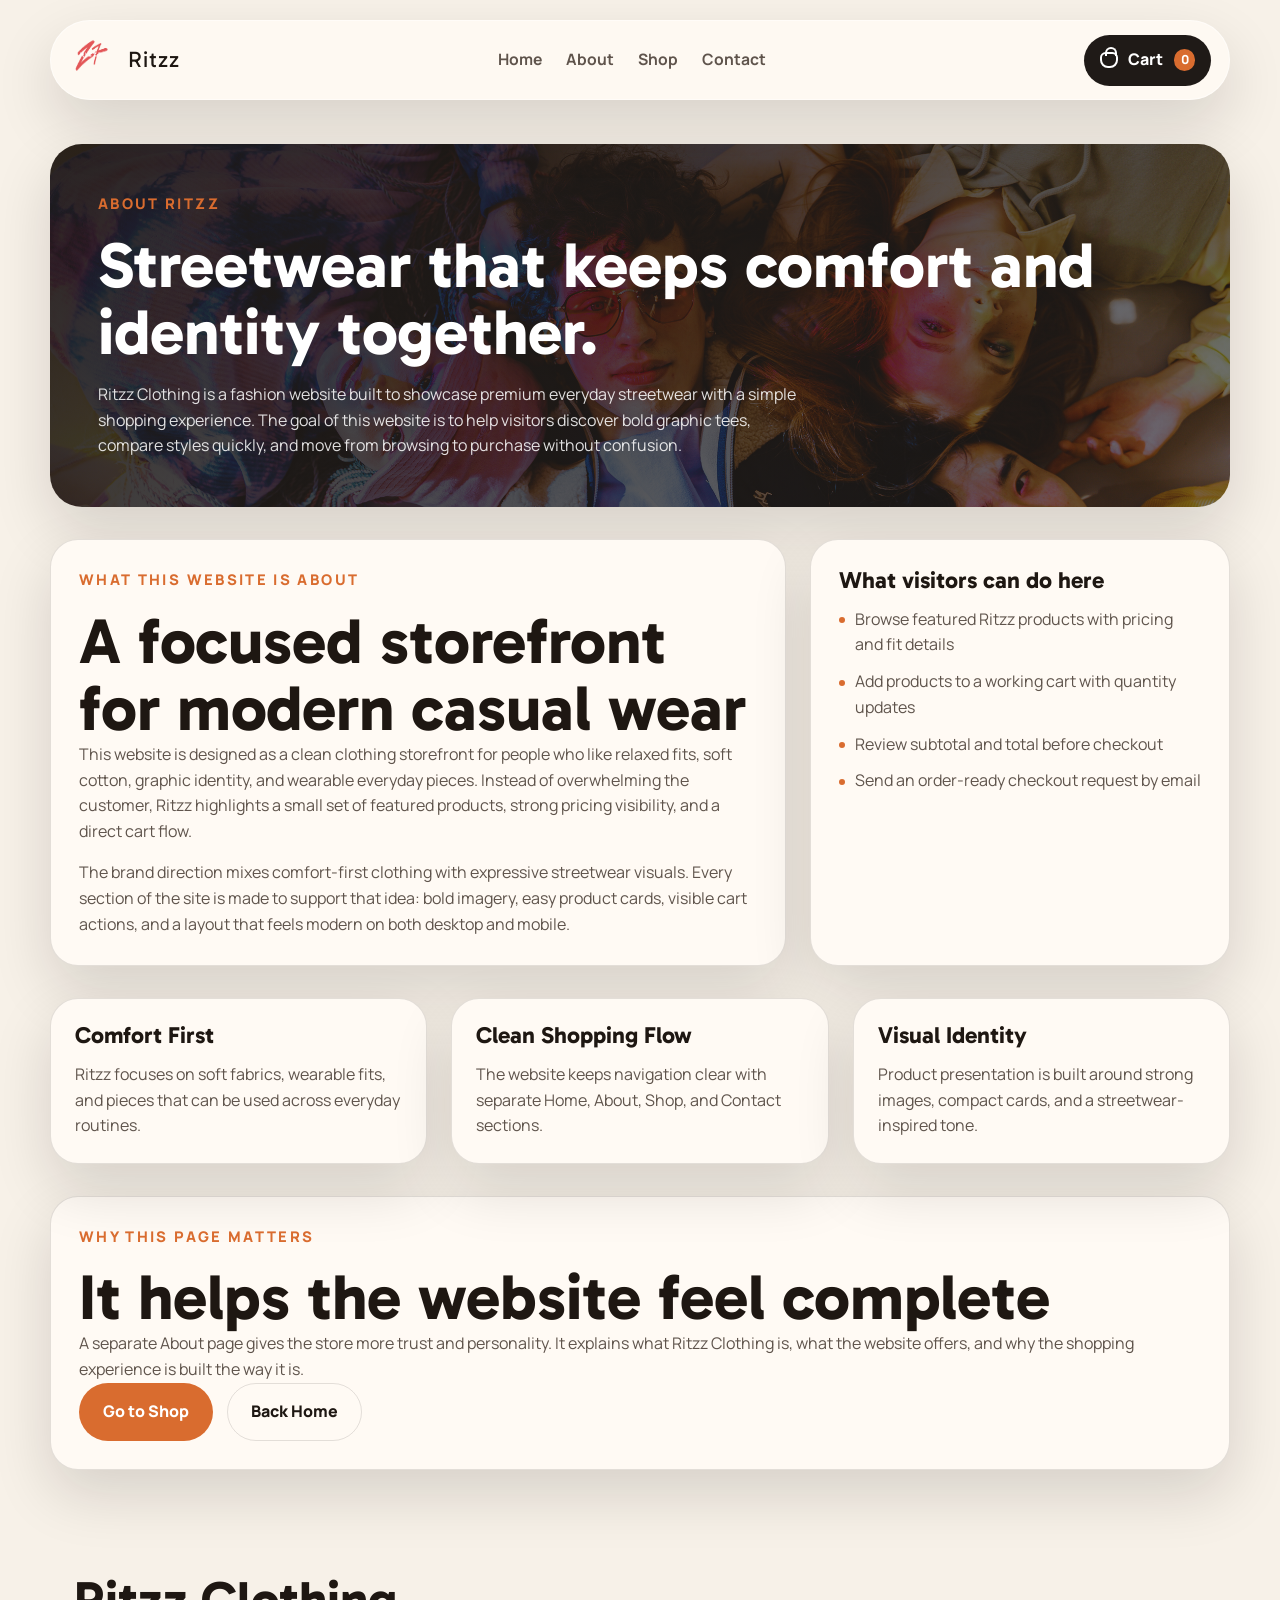
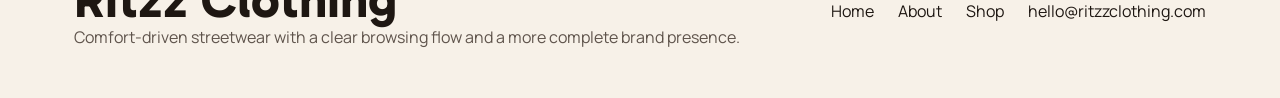
==== pages/about.html @ 443b65da "ok" ====
<!DOCTYPE html>
<html lang="en">
<head>
  <meta charset="UTF-8">
  <meta name="viewport" content="width=device-width, initial-scale=1.0">
  <title>About | Ritzz Clothing</title>
  <meta
    name="description"
    content="Learn about Ritzz Clothing, a streetwear website focused on comfort, bold design, and easy shopping."
  >
  <link rel="preconnect" href="https://fonts.googleapis.com">
  <link rel="preconnect" href="https://fonts.gstatic.com" crossorigin>
  <link
    href="https://fonts.googleapis.com/css2?family=Gabarito:wght@400;600;800&family=Manrope:wght@400;500;700;800&display=swap"
    rel="stylesheet"
  >
  <link rel="stylesheet" href="../assets/css/style.css">
</head>
<body>
  <header class="site-header">
    <nav class="navbar" aria-label="Primary">
      <a class="brand" href="../index.html">
        <img class="brand-mark" src="../assets/images/logo.png" alt="Ritzz Clothing logo">
        <span>Ritzz</span>
      </a>
      <ul class="nav-links">
        <li><a href="../index.html">Home</a></li>
        <li><a href="about.html">About</a></li>
        <li><a href="shop.html">Shop</a></li>
        <li><a href="#contact">Contact</a></li>
      </ul>
      <a class="cart-link" href="shop.html#cart-panel" aria-label="Open cart">
        <span class="cart-icon" aria-hidden="true"></span>
        <span class="cart-text">Cart</span>
        <span class="cart-count" data-cart-count>0</span>
      </a>
    </nav>
  </header>

  <main class="page-shell">
    <section class="about-hero">
      <p class="eyebrow">About Ritzz</p>
      <h1>Streetwear that keeps comfort and identity together.</h1>
      <p>
        Ritzz Clothing is a fashion website built to showcase premium everyday streetwear with a simple shopping
        experience. The goal of this website is to help visitors discover bold graphic tees, compare styles quickly,
        and move from browsing to purchase without confusion.
      </p>
    </section>

    <section class="about-story">
      <div class="about-copy">
        <p class="eyebrow">What this website is about</p>
        <h2>A focused storefront for modern casual wear</h2>
        <p>
          This website is designed as a clean clothing storefront for people who like relaxed fits, soft cotton,
          graphic identity, and wearable everyday pieces. Instead of overwhelming the customer, Ritzz highlights a
          small set of featured products, strong pricing visibility, and a direct cart flow.
        </p>
        <p>
          The brand direction mixes comfort-first clothing with expressive streetwear visuals. Every section of the
          site is made to support that idea: bold imagery, easy product cards, visible cart actions, and a layout that
          feels modern on both desktop and mobile.
        </p>
      </div>
      <div class="about-panel">
        <h3>What visitors can do here</h3>
        <ul class="about-list">
          <li>Browse featured Ritzz products with pricing and fit details</li>
          <li>Add products to a working cart with quantity updates</li>
          <li>Review subtotal and total before checkout</li>
          <li>Send an order-ready checkout request by email</li>
        </ul>
      </div>
    </section>

    <section class="about-grid">
      <article class="about-card">
        <h3>Comfort First</h3>
        <p>Ritzz focuses on soft fabrics, wearable fits, and pieces that can be used across everyday routines.</p>
      </article>
      <article class="about-card">
        <h3>Clean Shopping Flow</h3>
        <p>The website keeps navigation clear with separate Home, About, Shop, and Contact sections.</p>
      </article>
      <article class="about-card">
        <h3>Visual Identity</h3>
        <p>Product presentation is built around strong images, compact cards, and a streetwear-inspired tone.</p>
      </article>
    </section>

    <section class="about-note">
      <p class="eyebrow">Why this page matters</p>
      <h2>It helps the website feel complete</h2>
      <p>
        A separate About page gives the store more trust and personality. It explains what Ritzz Clothing is, what the
        website offers, and why the shopping experience is built the way it is.
      </p>
      <div class="toolbar-actions">
        <a class="btn btn-primary" href="shop.html">Go to Shop</a>
        <a class="btn btn-ghost" href="../index.html">Back Home</a>
      </div>
    </section>
  </main>

  <footer class="site-footer" id="contact">
    <div>
      <h2>Ritzz Clothing</h2>
      <p>Comfort-driven streetwear with a clear browsing flow and a more complete brand presence.</p>
    </div>
    <div class="footer-links">
      <a href="../index.html">Home</a>
      <a href="about.html">About</a>
      <a href="shop.html">Shop</a>
      <a href="mailto:hello@ritzzclothing.com">hello@ritzzclothing.com</a>
    </div>
  </footer>
  <script src="../assets/js/cart.js"></script>
</body>
</html>
---- assets/css/style.css ----
:root {
  --bg: #f7f1e8;
  --surface: #fffaf4;
  --surface-strong: #1f1a17;
  --text: #1e1712;
  --text-soft: #5f544c;
  --accent: #d96c2f;
  --accent-dark: #b2501a;
  --line: rgba(30, 23, 18, 0.12);
  --shadow: 0 24px 60px rgba(24, 16, 11, 0.14);
}

* {
  box-sizing: border-box;
  margin: 0;
  padding: 0;
}

html {
  scroll-behavior: smooth;
}

body {
  background: var(--bg);
  color: var(--text);
  font-family: "Manrope", sans-serif;
  line-height: 1.6;
}

img {
  display: block;
  max-width: 100%;
}

a {
  color: inherit;
  text-decoration: none;
}

.site-header {
  left: 0;
  padding: 1.25rem 0;
  position: sticky;
  right: 0;
  top: 0;
  z-index: 10;
}

.navbar {
  align-items: center;
  backdrop-filter: blur(14px);
  background: rgba(255, 250, 244, 0.82);
  border: 1px solid rgba(255, 255, 255, 0.5);
  border-radius: 999px;
  box-shadow: var(--shadow);
  display: flex;
  justify-content: space-between;
  margin: 0 auto;
  max-width: 1180px;
  padding: 0.85rem 1.1rem;
  width: calc(100% - 2rem);
}

.brand {
  align-items: center;
  display: flex;
  font-family: "Gabarito", sans-serif;
  font-size: 1.4rem;
  gap: 0.85rem;
  letter-spacing: 0.04em;
}

.brand-mark {
  height: 46px;
  width: 46px;
}

.nav-links {
  display: flex;
  gap: 1.5rem;
  list-style: none;
}

.nav-links a {
  color: var(--text-soft);
  font-size: 0.98rem;
  font-weight: 700;
  transition: color 0.2s ease;
}

.nav-links a:hover,
.footer-links a:hover {
  color: var(--accent);
}

.nav-cta,
.cart-link,
.btn {
  border-radius: 999px;
  display: inline-flex;
  font-weight: 800;
  justify-content: center;
  transition: transform 0.2s ease, background-color 0.2s ease, color 0.2s ease;
}

.nav-cta {
  background: var(--surface-strong);
  color: #fff;
  padding: 0.8rem 1.15rem;
}

.cart-link {
  align-items: center;
  background: var(--surface-strong);
  color: #fff;
  gap: 0.65rem;
  padding: 0.8rem 1rem;
}

.cart-icon {
  border: 2px solid currentColor;
  border-radius: 0.35rem 0.35rem 0.5rem 0.5rem;
  display: inline-block;
  height: 1rem;
  position: relative;
  width: 1.1rem;
}

.cart-icon::before {
  border: 2px solid currentColor;
  border-bottom: 0;
  border-radius: 0.75rem 0.75rem 0 0;
  content: "";
  height: 0.45rem;
  left: 0.14rem;
  position: absolute;
  top: -0.45rem;
  width: 0.5rem;
}

.cart-count {
  align-items: center;
  background: var(--accent);
  border-radius: 999px;
  color: #fff;
  display: inline-flex;
  font-size: 0.78rem;
  height: 1.35rem;
  justify-content: center;
  min-width: 1.35rem;
  padding: 0 0.35rem;
}

.nav-cta:hover,
.cart-link:hover,
.btn:hover {
  transform: translateY(-2px);
}

.hero {
  align-items: center;
  background: url("../images/bg1.jpg") center center / cover no-repeat;
  display: flex;
  min-height: 90vh;
  overflow: hidden;
  padding: 4rem 1.5rem 6rem;
  position: relative;
}

.hero-overlay,
.promo::before {
  content: "";
  inset: 0;
  position: absolute;
}

.hero-overlay {
  background:
    linear-gradient(115deg, rgba(20, 15, 11, 0.82), rgba(20, 15, 11, 0.3)),
    radial-gradient(circle at top right, rgba(217, 108, 47, 0.35), transparent 35%);
}

.hero-content,
.promo-content,
.benefits,
.collection,
.site-footer {
  margin: 0 auto;
  max-width: 1180px;
  width: 100%;
}

.hero-content {
  color: #fff;
  position: relative;
  z-index: 1;
}

.eyebrow {
  color: var(--accent);
  font-size: 0.92rem;
  font-weight: 800;
  letter-spacing: 0.16em;
  margin-bottom: 1rem;
  text-transform: uppercase;
}

.hero h1,
.section-heading h2,
.promo h2,
.site-footer h2,
.shop-hero h1,
.shop-card-copy h3 {
  font-family: "Gabarito", sans-serif;
  line-height: 1;
}

.hero h1,
.shop-hero h1 {
  font-size: clamp(3rem, 7vw, 6.3rem);
  max-width: 760px;
}

.hero-copy {
  color: rgba(255, 255, 255, 0.86);
  font-size: 1.1rem;
  margin-top: 1.25rem;
  max-width: 580px;
}

.hero-actions {
  display: flex;
  flex-wrap: wrap;
  gap: 1rem;
  margin-top: 2rem;
}

.btn {
  border: 1px solid transparent;
  padding: 0.95rem 1.45rem;
}

.btn-primary {
  background: var(--accent);
  color: #fff;
}

.btn-primary:hover {
  background: var(--accent-dark);
}

.btn-secondary {
  background: rgba(255, 255, 255, 0.08);
  border-color: rgba(255, 255, 255, 0.35);
  color: #fff;
}

.btn-ghost {
  background: transparent;
  border-color: var(--line);
  color: var(--text);
}

.btn-cart {
  background: var(--surface-strong);
  color: #fff;
}

.hero-metrics {
  display: grid;
  gap: 1rem;
  grid-template-columns: repeat(3, minmax(0, 1fr));
  margin-top: 2.75rem;
  max-width: 760px;
}

.hero-metrics div {
  background: rgba(255, 250, 244, 0.12);
  border: 1px solid rgba(255, 255, 255, 0.18);
  border-radius: 1.25rem;
  padding: 1rem;
}

.hero-metrics strong {
  display: block;
  font-size: 1.45rem;
}

.hero-metrics span {
  color: rgba(255, 255, 255, 0.82);
  font-size: 0.95rem;
}

.benefits,
.collection {
  padding: 5rem 1.5rem;
}

.section-heading {
  align-items: end;
  display: flex;
  gap: 1.5rem;
  justify-content: space-between;
  margin-bottom: 2rem;
}

.section-heading h2,
.promo h2,
.site-footer h2 {
  font-size: clamp(2.1rem, 4vw, 3.5rem);
}

.benefit-grid,
.product-grid,
.shop-grid {
  display: grid;
  gap: 1.5rem;
}

.benefit-grid {
  grid-template-columns: repeat(3, minmax(0, 1fr));
}

.product-grid,
.shop-grid {
  grid-template-columns: repeat(3, minmax(0, 1fr));
}

.benefit-card,
.product-card,
.shop-card {
  border-radius: 1.75rem;
  box-shadow: var(--shadow);
  overflow: hidden;
}

.benefit-card,
.shop-card,
.shop-note {
  background: var(--surface);
  border: 1px solid var(--line);
}

.benefit-card {
  padding: 1.75rem;
}

.benefit-card h3,
.product-copy h3 {
  font-family: "Gabarito", sans-serif;
  font-size: 1.55rem;
  line-height: 1.1;
  margin-bottom: 0.75rem;
}

.benefit-card p,
.product-copy p,
.site-footer p,
.shop-toolbar p,
.shop-card-copy p,
.shop-note p {
  color: var(--text-soft);
}

.product-card,
.shop-card {
  display: flex;
  flex-direction: column;
}

.product-card img,
.shop-card img {
  aspect-ratio: 4 / 5;
  object-fit: cover;
  width: 100%;
}

.product-copy,
.shop-card-copy {
  display: flex;
  flex: 1;
  flex-direction: column;
  gap: 0.85rem;
  padding: 1.6rem;
}

.product-card-light {
  background: #ffdfe8;
}

.product-card-dark {
  background: #2d0f10;
  color: #fff;
}

.product-card-dark .product-copy p,
.product-card-dark .product-meta a {
  color: rgba(255, 255, 255, 0.82);
}

.product-card-accent {
  background: #f0d8ff;
}

.product-tag {
  color: var(--accent);
  font-size: 0.82rem;
  font-weight: 800;
  letter-spacing: 0.14em;
  text-transform: uppercase;
}

.product-meta,
.shop-card-meta {
  align-items: center;
  display: flex;
  gap: 1rem;
  justify-content: space-between;
  margin-top: auto;
}

.price {
  font-size: 1.15rem;
  font-weight: 800;
}

.product-meta a {
  font-weight: 800;
  text-decoration: underline;
  text-underline-offset: 0.18em;
}

.page-shell {
  min-height: 100vh;
  padding: 0 1.5rem 4rem;
}

.shop-hero {
  margin: 1.5rem auto 0;
  max-width: 1180px;
  padding: 3rem;
  overflow: hidden;
  position: relative;
  border-radius: 2rem;
  background:
    linear-gradient(135deg, rgba(31, 26, 23, 0.94), rgba(31, 26, 23, 0.56)),
    url("../images/imgd.png") center center / cover no-repeat;
  box-shadow: var(--shadow);
  color: #fff;
}

.shop-hero p:not(.eyebrow) {
  color: rgba(255, 255, 255, 0.84);
  margin-top: 1rem;
  max-width: 620px;
}

.shop-toolbar {
  align-items: center;
  display: flex;
  gap: 1rem;
  justify-content: space-between;
  margin: 2rem auto 0;
  max-width: 1180px;
}

.toolbar-actions,
.shop-actions {
  display: flex;
  flex-wrap: wrap;
  gap: 0.85rem;
}

.shop-grid {
  margin: 2rem auto 0;
  max-width: 1040px;
}

.shop-card {
  max-width: 320px;
  width: 100%;
  justify-self: center;
  display: grid;
  grid-template-rows: auto 1fr;
}

.shop-card-media {
  position: relative;
}

.shop-card img {
  aspect-ratio: 1 / 1;
  object-fit: cover;
  width: 100%;
}

.shop-badge {
  position: absolute;
  top: 0.9rem;
  left: 0.9rem;
  background: rgba(31, 26, 23, 0.88);
  color: #fff;
  border-radius: 999px;
  padding: 0.35rem 0.7rem;
  font-size: 0.72rem;
  font-weight: 800;
  letter-spacing: 0.08em;
  text-transform: uppercase;
}

.shop-card-copy h3 {
  font-size: 1.28rem;
}

.shop-card-copy {
  padding: 1.2rem;
}

.shop-card-copy p {
  font-size: 0.95rem;
}

.shop-points {
  color: var(--text-soft);
  display: grid;
  gap: 0.35rem;
  list-style: none;
  margin: 0.2rem 0 0;
}

.shop-points li {
  position: relative;
  padding-left: 1rem;
  font-size: 0.9rem;
}

.shop-points li::before {
  content: "";
  width: 0.38rem;
  height: 0.38rem;
  background: var(--accent);
  border-radius: 999px;
  position: absolute;
  left: 0;
  top: 0.52rem;
}

.size-pill {
  background: rgba(217, 108, 47, 0.1);
  border-radius: 999px;
  color: var(--text);
  font-size: 0.82rem;
  font-weight: 700;
  padding: 0.35rem 0.7rem;
}

.shop-note {
  border-radius: 1.75rem;
  box-shadow: var(--shadow);
  margin: 3rem auto 0;
  max-width: 1180px;
  padding: 1.5rem;
}

.about-hero,
.about-story,
.about-grid,
.about-note {
  margin: 0 auto;
  max-width: 1180px;
}

.about-hero {
  margin-top: 1.5rem;
  padding: 3rem;
  border-radius: 2rem;
  background:
    linear-gradient(135deg, rgba(31, 26, 23, 0.94), rgba(31, 26, 23, 0.56)),
    url("../images/bg1.jpg") center center / cover no-repeat;
  box-shadow: var(--shadow);
  color: #fff;
}

.about-hero h1,
.about-story h2,
.about-note h2,
.about-panel h3,
.about-card h3 {
  font-family: "Gabarito", sans-serif;
  line-height: 1.05;
}

.about-hero h1,
.about-story h2,
.about-note h2 {
  font-size: clamp(2.4rem, 5vw, 4.4rem);
}

.about-hero p:not(.eyebrow) {
  color: rgba(255, 255, 255, 0.86);
  margin-top: 1rem;
  max-width: 700px;
}

.about-story {
  display: grid;
  gap: 1.5rem;
  grid-template-columns: minmax(0, 1.4fr) minmax(280px, 0.8fr);
  margin-top: 2rem;
}

.about-copy,
.about-panel,
.about-card,
.about-note {
  background: var(--surface);
  border: 1px solid var(--line);
  border-radius: 1.75rem;
  box-shadow: var(--shadow);
}

.about-copy,
.about-panel,
.about-note {
  padding: 1.75rem;
}

.about-copy p:not(.eyebrow),
.about-panel p,
.about-card p,
.about-note p:not(.eyebrow) {
  color: var(--text-soft);
}

.about-copy p:not(.eyebrow) + p:not(.eyebrow) {
  margin-top: 1rem;
}

.about-panel h3,
.about-card h3 {
  font-size: 1.45rem;
  margin-bottom: 0.9rem;
}

.about-list {
  display: grid;
  gap: 0.7rem;
  list-style: none;
}

.about-list li {
  color: var(--text-soft);
  padding-left: 1rem;
  position: relative;
}

.about-list li::before {
  content: "";
  position: absolute;
  left: 0;
  top: 0.65rem;
  width: 0.38rem;
  height: 0.38rem;
  border-radius: 999px;
  background: var(--accent);
}

.about-grid {
  display: grid;
  gap: 1.5rem;
  grid-template-columns: repeat(3, minmax(0, 1fr));
  margin-top: 2rem;
}

.about-card {
  padding: 1.5rem;
}

.about-note {
  margin-top: 2rem;
}

.cart-panel {
  max-width: 980px;
}

.cart-list {
  display: grid;
  gap: 0.85rem;
  margin-top: 1.25rem;
}

.cart-item {
  align-items: center;
  background: #fff;
  border: 1px solid var(--line);
  border-radius: 1rem;
  display: grid;
  gap: 1rem;
  grid-template-columns: minmax(0, 1fr) auto auto;
  padding: 1rem 1.1rem;
}

.cart-item-main {
  display: grid;
  gap: 0.18rem;
}

.cart-item-meta {
  color: var(--text-soft);
  font-size: 0.88rem;
}

.cart-item-price {
  font-weight: 800;
}

.cart-qty {
  align-items: center;
  display: inline-flex;
  border: 1px solid var(--line);
  border-radius: 999px;
  overflow: hidden;
}

.cart-qty button {
  background: transparent;
  border: 0;
  color: var(--text);
  cursor: pointer;
  font: inherit;
  font-weight: 800;
  height: 2.2rem;
  width: 2.2rem;
}

.cart-qty span {
  align-items: center;
  display: inline-flex;
  font-weight: 800;
  height: 2.2rem;
  justify-content: center;
  min-width: 2rem;
}

.cart-remove {
  background: transparent;
  border: 0;
  color: var(--accent-dark);
  cursor: pointer;
  font: inherit;
  font-weight: 800;
  text-decoration: underline;
}

.cart-summary-grid {
  display: grid;
  gap: 0.9rem;
  grid-template-columns: repeat(4, minmax(0, 1fr));
  margin-top: 1rem;
}

.cart-summary {
  align-items: center;
  background: #fff;
  border: 1px solid var(--line);
  border-radius: 1rem;
  display: grid;
  gap: 1rem;
  padding: 1rem 1.1rem;
}

.cart-item strong,
.cart-summary strong {
  font-family: "Gabarito", sans-serif;
  font-size: 1.05rem;
}

.cart-item span,
.cart-empty,
.cart-summary span {
  color: var(--text-soft);
}

.cart-summary-total {
  background: var(--surface-strong);
}

.cart-summary-total strong,
.cart-summary-total span {
  color: #fff;
}

.cart-footer-actions {
  display: flex;
  flex-wrap: wrap;
  gap: 0.85rem;
  margin-top: 1rem;
}

.promo {
  background: url("../images/bg2.jpg") center center / cover no-repeat;
  border-radius: 2rem;
  margin: 1rem 1.5rem 0;
  overflow: hidden;
  padding: 5rem 1.5rem;
  position: relative;
}

.promo::before {
  background:
    linear-gradient(115deg, rgba(22, 16, 11, 0.82), rgba(22, 16, 11, 0.38)),
    radial-gradient(circle at bottom left, rgba(217, 108, 47, 0.3), transparent 34%);
}

.promo-content {
  color: #fff;
  position: relative;
  z-index: 1;
}

.promo p:not(.eyebrow) {
  color: rgba(255, 255, 255, 0.85);
  margin: 1rem 0 1.8rem;
  max-width: 560px;
}

.site-footer {
  align-items: center;
  display: flex;
  gap: 2rem;
  justify-content: space-between;
  padding: 2.5rem 1.5rem 3rem;
}

.footer-links {
  display: flex;
  flex-wrap: wrap;
  gap: 1rem 1.5rem;
  justify-content: flex-end;
}

@media (max-width: 980px) {
  .navbar,
  .site-footer,
  .section-heading {
    align-items: flex-start;
    border-radius: 1.5rem;
    flex-direction: column;
  }

  .nav-links,
  .hero-metrics,
  .benefit-grid,
  .product-grid,
  .shop-grid {
    grid-template-columns: 1fr;
  }

  .nav-links {
    display: grid;
    gap: 0.8rem;
    width: 100%;
  }

  .nav-cta {
    width: 100%;
  }

  .footer-links {
    justify-content: flex-start;
  }

  .shop-toolbar,
  .shop-card-meta,
  .shop-actions {
    align-items: flex-start;
    flex-direction: column;
  }

  .about-story,
  .about-grid {
    grid-template-columns: 1fr;
  }

  .cart-item {
    grid-template-columns: 1fr;
  }

  .cart-summary-grid {
    grid-template-columns: 1fr 1fr;
  }
}

@media (max-width: 640px) {
  .site-header {
    padding: 1rem 0 0;
  }

  .navbar,
  .benefits,
  .collection,
  .site-footer {
    width: calc(100% - 1.25rem);
  }

  .hero,
  .benefits,
  .collection,
  .promo,
  .site-footer,
  .page-shell {
    padding-left: 1rem;
    padding-right: 1rem;
  }

  .hero {
    min-height: 82vh;
    padding-top: 6.5rem;
  }

  .hero h1,
  .shop-hero h1 {
    font-size: clamp(2.5rem, 14vw, 4rem);
  }

  .hero-copy,
  .promo p:not(.eyebrow),
  .shop-hero p:not(.eyebrow) {
    font-size: 1rem;
  }

  .hero-actions,
  .product-meta,
  .shop-actions {
    align-items: flex-start;
    flex-direction: column;
  }

  .btn,
  .product-meta a,
  .shop-actions .btn {
    width: 100%;
  }

  .cart-summary-grid {
    grid-template-columns: 1fr;
  }

  .cart-footer-actions .btn {
    width: 100%;
  }

  .about-hero,
  .about-copy,
  .about-panel,
  .about-note {
    padding: 1.25rem;
  }

  .shop-hero {
    padding: 2rem 1.25rem;
  }
}
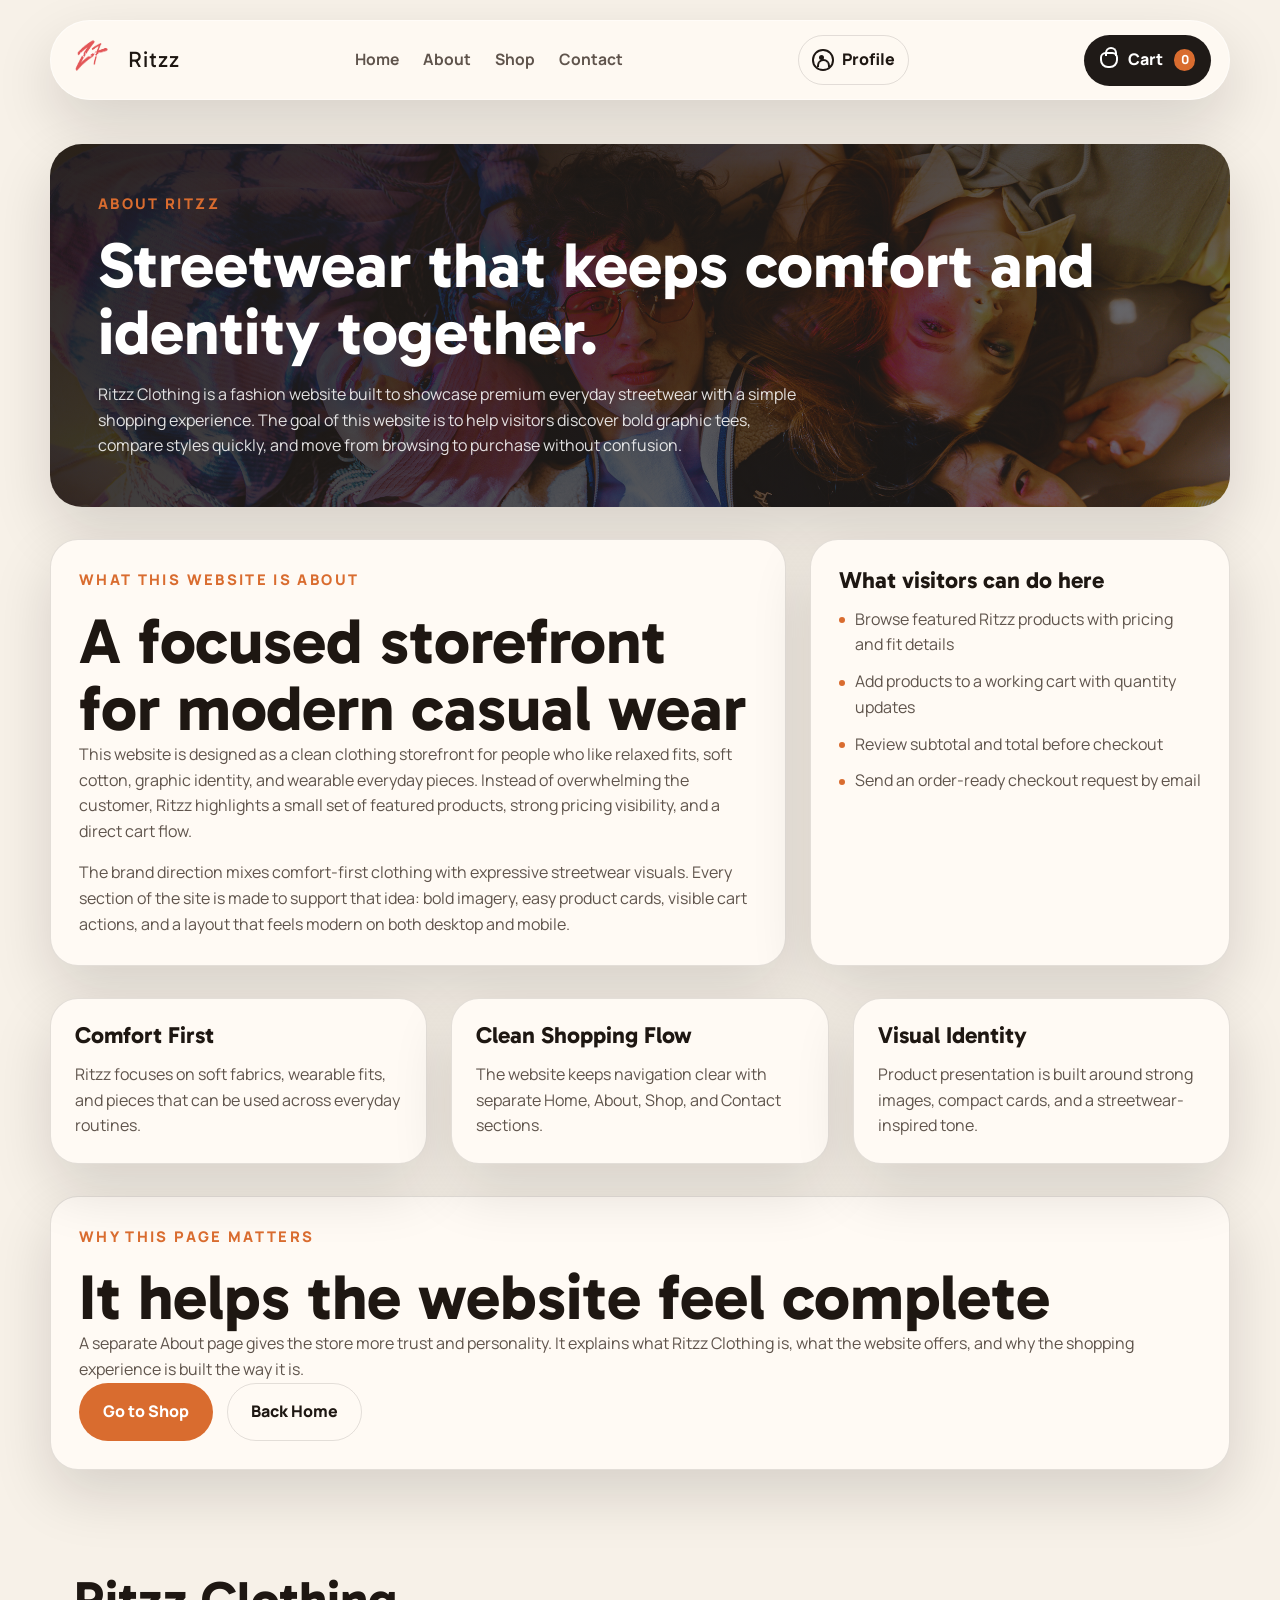
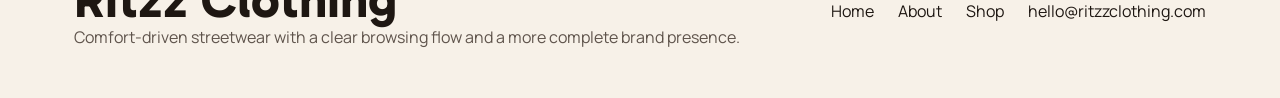
==== commit 5564c353: "all done" ====
--- a/pages/about.html
+++ b/pages/about.html
@@ -29,6 +29,10 @@
         <li><a href="shop.html">Shop</a></li>
         <li><a href="#contact">Contact</a></li>
       </ul>
+      <a class="profile-link" href="shop.html#profile" aria-label="Open profile">
+        <span class="profile-icon" aria-hidden="true"></span>
+        <span class="profile-text">Profile</span>
+      </a>
       <a class="cart-link" href="shop.html#cart-panel" aria-label="Open cart">
         <span class="cart-icon" aria-hidden="true"></span>
         <span class="cart-text">Cart</span>
--- a/assets/css/style.css
+++ b/assets/css/style.css
@@ -95,6 +95,7 @@
 
 .nav-cta,
 .cart-link,
+.profile-link,
 .btn {
   border-radius: 999px;
   display: inline-flex;
@@ -112,9 +113,53 @@
 .cart-link {
   align-items: center;
   background: var(--surface-strong);
+  border: 0;
   color: #fff;
+  cursor: pointer;
   gap: 0.65rem;
   padding: 0.8rem 1rem;
+}
+
+.profile-link {
+  align-items: center;
+  background: transparent;
+  border: 1px solid var(--line);
+  color: var(--text);
+  cursor: pointer;
+  gap: 0.5rem;
+  padding: 0.7rem 0.85rem;
+}
+
+.profile-icon {
+  border: 2px solid currentColor;
+  border-radius: 50%;
+  display: inline-block;
+  height: 1.35rem;
+  position: relative;
+  width: 1.35rem;
+}
+
+.profile-icon::before {
+  background: currentColor;
+  border-radius: 50%;
+  content: "";
+  height: 0.32rem;
+  left: 0.32rem;
+  position: absolute;
+  top: 0.22rem;
+  width: 0.32rem;
+}
+
+.profile-icon::after {
+  border: 2px solid currentColor;
+  border-bottom: 0;
+  border-radius: 0.6rem 0.6rem 0 0;
+  bottom: 0.12rem;
+  content: "";
+  height: 0.35rem;
+  left: 0.2rem;
+  position: absolute;
+  width: 0.55rem;
 }
 
 .cart-icon {
@@ -471,17 +516,61 @@
   gap: 0.85rem;
 }
 
+.price-sort-control {
+  align-items: center;
+  color: var(--text-soft);
+  display: inline-flex;
+  font-size: 0.85rem;
+  font-weight: 800;
+  gap: 0.55rem;
+}
+
+.price-sort-control select {
+  background: var(--surface);
+  border: 1px solid var(--line);
+  border-radius: 999px;
+  color: var(--text);
+  font: inherit;
+  padding: 0.75rem 2rem 0.75rem 0.9rem;
+}
+
+.order-success-toast {
+  background: #286b3d;
+  border-radius: 0.75rem;
+  bottom: 1.5rem;
+  box-shadow: var(--shadow);
+  color: #fff;
+  font-weight: 800;
+  padding: 0.9rem 1.2rem;
+  position: fixed;
+  right: 1.5rem;
+  z-index: 120;
+}
+
+.order-success-toast[hidden] {
+  display: none;
+}
+
 .shop-grid {
   margin: 2rem auto 0;
-  max-width: 1040px;
+  max-width: 1180px;
+  grid-template-columns: repeat(4, minmax(0, 1fr));
+  gap: 1rem;
 }
 
 .shop-card {
-  max-width: 320px;
+  max-width: 280px;
   width: 100%;
   justify-self: center;
   display: grid;
   grid-template-rows: auto 1fr;
+  cursor: pointer;
+  transition: transform 0.2s ease, box-shadow 0.2s ease;
+}
+
+.shop-card:hover {
+  box-shadow: 0 28px 62px rgba(24, 16, 11, 0.2);
+  transform: translateY(-4px);
 }
 
 .shop-card-media {
@@ -509,15 +598,561 @@
 }
 
 .shop-card-copy h3 {
-  font-size: 1.28rem;
+  font-size: 1.1rem;
 }
 
 .shop-card-copy {
-  padding: 1.2rem;
+  gap: 0.6rem;
+  padding: 0.95rem;
 }
 
 .shop-card-copy p {
-  font-size: 0.95rem;
+  font-size: 0.82rem;
+}
+
+.shop-card .btn {
+  padding: 0.7rem 0.85rem;
+}
+
+.product-title-row {
+  align-items: flex-start;
+  display: flex;
+  gap: 0.5rem;
+  justify-content: space-between;
+}
+
+.product-title-row h3 {
+  max-width: 68%;
+}
+
+.card-rating {
+  background: #fff0da;
+  border-radius: 999px;
+  color: #9c5918;
+  font-size: 0.72rem;
+  font-weight: 800;
+  padding: 0.22rem 0.4rem;
+  white-space: nowrap;
+}
+
+.card-size-label {
+  align-items: center;
+  color: var(--text-soft);
+  display: flex;
+  font-size: 0.75rem;
+  font-weight: 800;
+  gap: 0.35rem;
+  justify-content: space-between;
+}
+
+.card-size-label select,
+.detail-size select {
+  background: #fff;
+  border: 1px solid var(--line);
+  border-radius: 0.45rem;
+  color: var(--text);
+  font: inherit;
+  font-weight: 700;
+  padding: 0.28rem 0.4rem;
+}
+
+.shop-card .shop-card-meta {
+  gap: 0.5rem;
+}
+
+.shop-card .price {
+  font-size: 1rem;
+}
+
+.shop-note-compact {
+  align-items: center;
+  display: flex;
+  flex-wrap: wrap;
+  gap: 0.6rem 1.2rem;
+  justify-content: space-between;
+}
+
+.shop-note-compact .eyebrow,
+.shop-note-compact h2,
+.shop-note-compact p {
+  margin: 0;
+}
+
+.modal {
+  display: none;
+  inset: 0;
+  padding: 1.25rem;
+  position: fixed;
+  z-index: 100;
+}
+
+.modal.is-open {
+  align-items: center;
+  display: flex;
+  justify-content: center;
+}
+
+.modal-backdrop {
+  background: rgba(21, 16, 12, 0.62);
+  inset: 0;
+  position: absolute;
+}
+
+.modal-card {
+  background: var(--surface);
+  border: 1px solid var(--line);
+  border-radius: 1.5rem;
+  box-shadow: var(--shadow);
+  max-height: calc(100vh - 2.5rem);
+  max-width: 980px;
+  overflow: auto;
+  padding: 1.5rem;
+  position: relative;
+  width: 100%;
+}
+
+.modal-close {
+  align-items: center;
+  background: var(--surface-strong);
+  border: 0;
+  border-radius: 50%;
+  color: #fff;
+  cursor: pointer;
+  display: inline-flex;
+  font-size: 1.5rem;
+  height: 2.25rem;
+  justify-content: center;
+  line-height: 1;
+  position: absolute;
+  right: 1rem;
+  top: 1rem;
+  width: 2.25rem;
+}
+
+.checkout-card {
+  max-width: 560px;
+}
+
+.checkout-card h2 {
+  font-family: "Gabarito", sans-serif;
+  font-size: 2.2rem;
+  margin-bottom: 1.25rem;
+}
+
+.payment-option {
+  align-items: center;
+  border: 1px solid var(--line);
+  border-radius: 1rem;
+  display: flex;
+  justify-content: space-between;
+  margin-top: 0.75rem;
+  padding: 1rem;
+}
+
+.payment-option strong {
+  font-size: 0.78rem;
+}
+
+.payment-option-active {
+  background: rgba(217, 108, 47, 0.1);
+  border-color: var(--accent);
+}
+
+.payment-option-active strong {
+  color: #2e7728;
+}
+
+.payment-option-disabled {
+  color: var(--text-soft);
+  opacity: 0.7;
+}
+
+.checkout-total {
+  font-size: 1.08rem;
+  margin: 1.4rem 0 1rem;
+}
+
+.profile-card {
+  max-width: 860px;
+}
+
+.profile-card h2,
+.orders-card h2,
+.profile-orders-head h3 {
+  font-family: "Gabarito", sans-serif;
+}
+
+.profile-card h2 {
+  font-size: 2.2rem;
+  margin-bottom: 1rem;
+}
+
+.profile-layout {
+  align-items: center;
+  display: grid;
+  gap: 2rem;
+  grid-template-columns: 210px minmax(0, 1fr);
+  padding: 0.5rem 0;
+}
+
+.profile-avatar-panel {
+  align-items: center;
+  display: flex;
+  flex-direction: column;
+}
+
+.profile-avatar {
+  align-items: center;
+  background: var(--surface-strong);
+  border: 5px solid #fff;
+  border-radius: 50%;
+  box-shadow: 0 8px 24px rgba(24, 16, 11, 0.16);
+  color: #fff;
+  display: flex;
+  font-family: "Gabarito", sans-serif;
+  font-size: 3rem;
+  height: 160px;
+  justify-content: center;
+  overflow: hidden;
+  width: 160px;
+}
+
+.profile-avatar img {
+  height: 100%;
+  object-fit: cover;
+  width: 100%;
+}
+
+.profile-avatar img[hidden] {
+  display: none;
+}
+
+.profile-upload {
+  margin-top: 1rem;
+}
+
+.profile-photo-input {
+  height: 1px;
+  opacity: 0;
+  position: absolute;
+  width: 1px;
+}
+
+.profile-photo-input:focus-visible+.profile-photo-message {
+  outline: 2px solid var(--accent);
+}
+
+.profile-photo-message {
+  color: var(--text-soft);
+  font-size: 0.75rem;
+  margin-top: 0.4rem;
+  text-align: center;
+}
+
+.profile-form {
+  display: grid;
+  gap: 0.85rem;
+  grid-template-columns: repeat(2, minmax(0, 1fr));
+}
+
+.profile-details>.eyebrow {
+  margin-bottom: 0.35rem;
+}
+
+.profile-address,
+.profile-form-actions {
+  grid-column: 1 / -1;
+}
+
+.profile-form label {
+  color: var(--text-soft);
+  display: grid;
+  font-size: 0.85rem;
+  font-weight: 800;
+  gap: 0.35rem;
+}
+
+.profile-form input,
+.profile-form textarea {
+  background: #fff;
+  border: 1px solid var(--line);
+  border-radius: 0.7rem;
+  color: var(--text);
+  font: inherit;
+  padding: 0.75rem;
+  resize: vertical;
+}
+
+.profile-form .btn {
+  justify-self: start;
+}
+
+.profile-form-actions {
+  display: flex;
+  flex-wrap: wrap;
+  gap: 0.7rem;
+}
+
+.profile-form input:disabled,
+.profile-form textarea:disabled {
+  background: #f4efe9;
+  color: var(--text-soft);
+  cursor: default;
+}
+
+.profile-orders-head {
+  align-items: center;
+  border-top: 1px solid var(--line);
+  display: flex;
+  justify-content: space-between;
+  margin-top: 1.6rem;
+  padding-top: 1.2rem;
+}
+
+.profile-orders-head .eyebrow {
+  margin-bottom: 0.2rem;
+}
+
+.profile-orders-head h3 {
+  font-size: 1.6rem;
+}
+
+.order-card {
+  background: #fff;
+  border: 1px solid var(--line);
+  border-radius: 1rem;
+  margin-top: 0.85rem;
+  padding: 1rem;
+}
+
+.order-products {
+  border-top: 1px solid var(--line);
+  display: grid;
+  gap: 0.45rem;
+  list-style: none;
+  margin-top: 0.75rem;
+  padding-top: 0.75rem;
+}
+
+.order-products li {
+  align-items: baseline;
+  display: flex;
+  flex-wrap: wrap;
+  gap: 0.35rem 0.8rem;
+  justify-content: space-between;
+}
+
+.order-products a {
+  color: var(--accent-dark);
+  font-weight: 800;
+  text-decoration: underline;
+  text-underline-offset: 0.15em;
+}
+
+.order-products li>span {
+  color: var(--text-soft);
+  font-size: 0.82rem;
+}
+
+.order-head {
+  align-items: flex-start;
+  display: flex;
+  justify-content: space-between;
+  gap: 1rem;
+}
+
+.order-head div {
+  display: grid;
+}
+
+.order-head span,
+.order-card p {
+  color: var(--text-soft);
+  font-size: 0.86rem;
+}
+
+.order-status {
+  background: rgba(217, 108, 47, 0.12);
+  border-radius: 999px;
+  color: var(--accent-dark);
+  font-size: 0.72rem;
+  padding: 0.28rem 0.55rem;
+  white-space: nowrap;
+}
+
+.order-status.is-cancelled {
+  background: rgba(150, 25, 25, 0.1);
+  color: #9a2929;
+}
+
+.tracking-line {
+  display: flex;
+  justify-content: space-between;
+  margin: 1rem 0;
+  overflow-x: auto;
+  padding-bottom: 0.2rem;
+}
+
+.tracking-line span {
+  color: #a79d96;
+  display: grid;
+  font-size: 0.69rem;
+  gap: 0.3rem;
+  min-width: 95px;
+  position: relative;
+  text-align: center;
+}
+
+.tracking-line i {
+  background: #d8d0c8;
+  border-radius: 50%;
+  height: 0.7rem;
+  justify-self: center;
+  position: relative;
+  width: 0.7rem;
+  z-index: 1;
+}
+
+.tracking-line span:not(:last-child)::after {
+  background: #d8d0c8;
+  content: "";
+  height: 2px;
+  left: calc(50% + 0.35rem);
+  position: absolute;
+  top: 0.3rem;
+  width: calc(100% - 0.7rem);
+}
+
+.tracking-line .is-active {
+  color: var(--text);
+  font-weight: 800;
+}
+
+.tracking-line .is-active i,
+.tracking-line .is-active::after {
+  background: var(--accent);
+}
+
+.cancel-order {
+  font-size: 0.82rem;
+  padding: 0.6rem 0.9rem;
+}
+
+.order-cancelled {
+  margin-top: 0.6rem;
+}
+
+.product-detail-card {
+  max-width: 860px;
+}
+
+.product-detail-layout {
+  display: grid;
+  gap: 1.75rem;
+  grid-template-columns: minmax(220px, 0.9fr) minmax(280px, 1fr);
+}
+
+.product-detail-layout>img {
+  aspect-ratio: 1 / 1;
+  border-radius: 1rem;
+  height: 100%;
+  object-fit: cover;
+  width: 100%;
+}
+
+.product-detail-layout h2 {
+  font-family: "Gabarito", sans-serif;
+  font-size: clamp(2rem, 4vw, 3.2rem);
+  line-height: 1;
+  margin-bottom: 0.75rem;
+  padding-right: 2rem;
+}
+
+.detail-rating {
+  color: #a45c13;
+  font-weight: 800;
+}
+
+.detail-rating span {
+  color: var(--text-soft);
+  font-size: 0.82rem;
+  font-weight: 500;
+}
+
+.detail-price {
+  font-family: "Gabarito", sans-serif;
+  font-size: 1.5rem;
+  font-weight: 800;
+  margin-top: 0.75rem;
+}
+
+.detail-description {
+  color: var(--text-soft);
+  margin-top: 0.75rem;
+}
+
+.detail-specs {
+  display: grid;
+  gap: 0.55rem;
+  margin: 1rem 0;
+}
+
+.detail-specs div {
+  align-items: center;
+  display: flex;
+  justify-content: space-between;
+}
+
+.detail-specs dt {
+  color: var(--text-soft);
+  font-size: 0.85rem;
+}
+
+.detail-specs dd {
+  font-weight: 800;
+  margin: 0;
+  text-align: right;
+}
+
+.colour-picker strong,
+.detail-size {
+  display: block;
+  font-size: 0.85rem;
+  margin-top: 1rem;
+}
+
+.colour-picker div {
+  display: flex;
+  flex-wrap: wrap;
+  gap: 0.45rem;
+  margin-top: 0.45rem;
+}
+
+.colour-choice {
+  background: #fff;
+  border: 1px solid var(--line);
+  border-radius: 999px;
+  color: var(--text);
+  cursor: pointer;
+  font: inherit;
+  font-size: 0.8rem;
+  padding: 0.4rem 0.7rem;
+}
+
+.colour-choice.is-selected {
+  background: var(--surface-strong);
+  border-color: var(--surface-strong);
+  color: #fff;
+}
+
+.detail-size {
+  align-items: center;
+  display: flex;
+  gap: 0.7rem;
+}
+
+.product-detail-layout .btn {
+  margin-top: 1.2rem;
 }
 
 .shop-points {
@@ -632,7 +1267,7 @@
   color: var(--text-soft);
 }
 
-.about-copy p:not(.eyebrow) + p:not(.eyebrow) {
+.about-copy p:not(.eyebrow)+p:not(.eyebrow) {
   margin-top: 1rem;
 }
 
@@ -841,6 +1476,7 @@
 }
 
 @media (max-width: 980px) {
+
   .navbar,
   .site-footer,
   .section-heading {
@@ -867,6 +1503,10 @@
     width: 100%;
   }
 
+  .profile-link {
+    width: 100%;
+  }
+
   .footer-links {
     justify-content: flex-start;
   }
@@ -876,6 +1516,15 @@
   .shop-actions {
     align-items: flex-start;
     flex-direction: column;
+  }
+
+  .price-sort-control {
+    justify-content: space-between;
+    width: 100%;
+  }
+
+  .shop-grid {
+    grid-template-columns: repeat(2, minmax(0, 1fr));
   }
 
   .about-story,
@@ -961,4 +1610,83 @@
   .shop-hero {
     padding: 2rem 1.25rem;
   }
-}
+
+  .order-success-toast {
+    bottom: 1rem;
+    left: 1rem;
+    right: 1rem;
+    text-align: center;
+  }
+
+  .shop-grid {
+    grid-template-columns: 1fr 1fr;
+    gap: 0.75rem;
+  }
+
+  .shop-card {
+    max-width: none;
+  }
+
+  .shop-card-copy {
+    padding: 0.75rem;
+  }
+
+  .shop-card-copy h3 {
+    font-size: 1rem;
+  }
+
+  .shop-card-copy p {
+    display: none;
+  }
+
+  .size-pill {
+    font-size: 0.68rem;
+    padding: 0.25rem 0.45rem;
+  }
+
+  .shop-note-compact {
+    align-items: flex-start;
+    flex-direction: column;
+  }
+
+  .modal {
+    padding: 0.75rem;
+  }
+
+  .modal-card {
+    max-height: calc(100vh - 1.5rem);
+    padding: 1.2rem;
+  }
+
+  .profile-orders-head {
+    align-items: flex-start;
+    flex-direction: column;
+  }
+
+  .profile-layout {
+    gap: 1rem;
+    grid-template-columns: 1fr;
+  }
+
+  .profile-avatar {
+    height: 132px;
+    width: 132px;
+  }
+
+  .profile-form {
+    grid-template-columns: 1fr;
+  }
+
+  .profile-address,
+  .profile-form-actions {
+    grid-column: auto;
+  }
+
+  .product-detail-layout {
+    grid-template-columns: 1fr;
+  }
+
+  .product-detail-layout>img {
+    max-height: 300px;
+  }
+}
